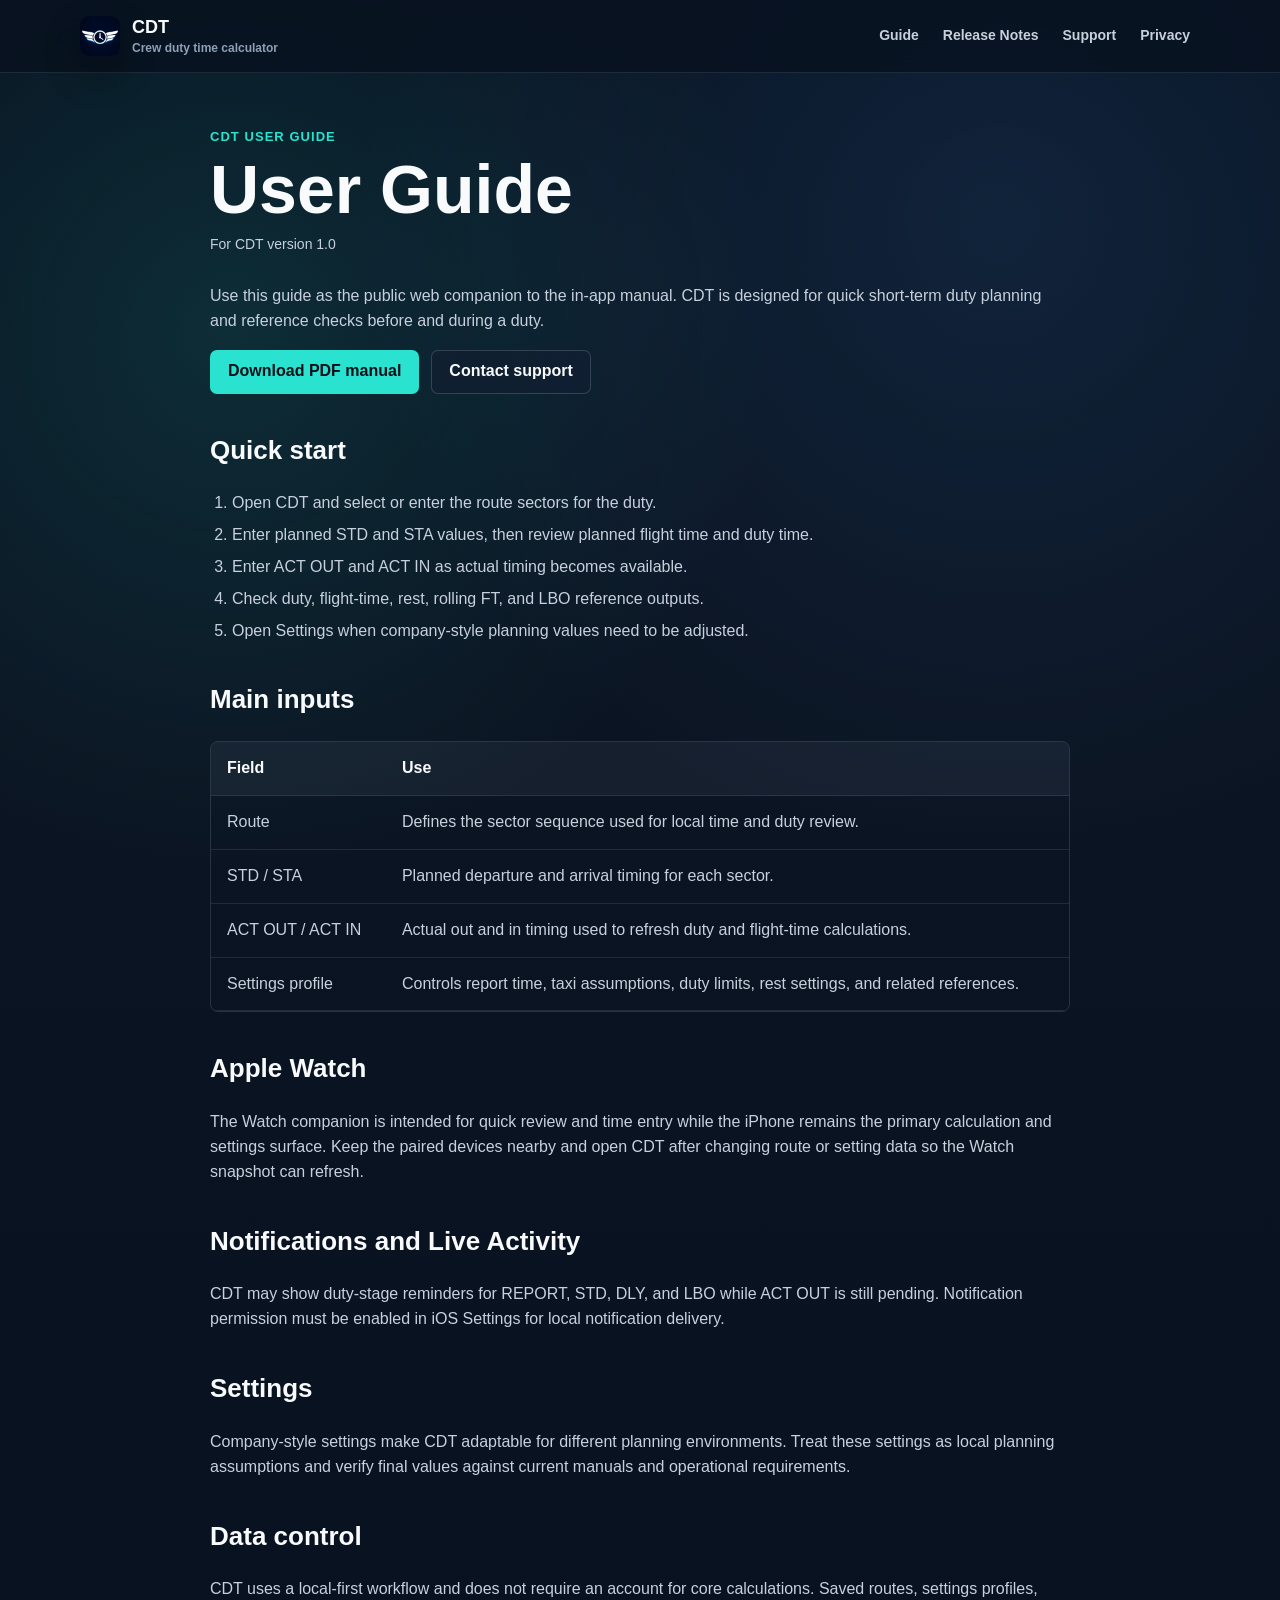
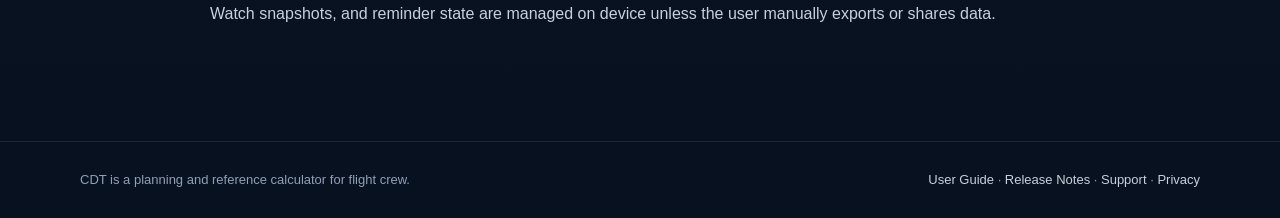
==== guide/index.html @ a71fe4e9 "Expand CDT product website" ====
<!doctype html>
<html lang="en">
<head>
  <meta charset="utf-8">
  <meta name="viewport" content="width=device-width, initial-scale=1">
  <meta name="theme-color" content="#08111f">
  <link rel="stylesheet" href="../assets/styles.css">
  <link rel="icon" href="../assets/cdt_icon_dark.png">
  <title>CDT User Guide</title>
  <meta name="description" content="User guide for CDT crew duty time calculator.">
</head>
<body>
<header class="site-header">
  <nav class="nav" aria-label="Main navigation">
    <a class="brand" href="../">
      <img src="../assets/cdt_icon_dark.png" alt="CDT app icon">
      <span><span class="brand-name">CDT</span><span class="brand-sub">Crew duty time calculator</span></span>
    </a>
    <div class="nav-links">
      <a href="../guide/">Guide</a>
      <a href="../releases/">Release Notes</a>
      <a href="../support/">Support</a>
      <a href="../privacy/">Privacy</a>
    </div>
  </nav>
</header>
<main class="doc">
  <div class="kicker">CDT User Guide</div>
  <h1>User Guide</h1>
  <p class="meta">For CDT version 1.0</p>
  <p>Use this guide as the public web companion to the in-app manual. CDT is designed for quick short-term duty planning and reference checks before and during a duty.</p>

  <div class="guide-actions">
    <a class="button primary" href="../assets/CDT_User_Manual_en_v1.0.pdf">Download PDF manual</a>
    <a class="button secondary" href="../support/">Contact support</a>
  </div>

  <h2>Quick start</h2>
  <ol>
    <li>Open CDT and select or enter the route sectors for the duty.</li>
    <li>Enter planned STD and STA values, then review planned flight time and duty time.</li>
    <li>Enter ACT OUT and ACT IN as actual timing becomes available.</li>
    <li>Check duty, flight-time, rest, rolling FT, and LBO reference outputs.</li>
    <li>Open Settings when company-style planning values need to be adjusted.</li>
  </ol>

  <h2>Main inputs</h2>
  <div class="table-wrap">
    <table>
      <thead><tr><th>Field</th><th>Use</th></tr></thead>
      <tbody>
        <tr><td>Route</td><td>Defines the sector sequence used for local time and duty review.</td></tr>
        <tr><td>STD / STA</td><td>Planned departure and arrival timing for each sector.</td></tr>
        <tr><td>ACT OUT / ACT IN</td><td>Actual out and in timing used to refresh duty and flight-time calculations.</td></tr>
        <tr><td>Settings profile</td><td>Controls report time, taxi assumptions, duty limits, rest settings, and related references.</td></tr>
      </tbody>
    </table>
  </div>

  <h2>Apple Watch</h2>
  <p>The Watch companion is intended for quick review and time entry while the iPhone remains the primary calculation and settings surface. Keep the paired devices nearby and open CDT after changing route or setting data so the Watch snapshot can refresh.</p>

  <h2>Notifications and Live Activity</h2>
  <p>CDT may show duty-stage reminders for REPORT, STD, DLY, and LBO while ACT OUT is still pending. Notification permission must be enabled in iOS Settings for local notification delivery.</p>

  <h2>Settings</h2>
  <p>Company-style settings make CDT adaptable for different planning environments. Treat these settings as local planning assumptions and verify final values against current manuals and operational requirements.</p>

  <h2>Data control</h2>
  <p>CDT uses a local-first workflow and does not require an account for core calculations. Saved routes, settings profiles, Watch snapshots, and reminder state are managed on device unless the user manually exports or shares data.</p>
</main>
<footer class="site-footer">
  <div class="footer-inner">
    <span>CDT is a planning and reference calculator for flight crew.</span>
    <span><a href="../guide/">User Guide</a> · <a href="../releases/">Release Notes</a> · <a href="../support/">Support</a> · <a href="../privacy/">Privacy</a></span>
  </div>
</footer>
</body>
</html>
---- assets/styles.css ----
:root {
  color-scheme: dark;
  --bg: #08111f;
  --ink: #f8fafc;
  --muted: #c7d0dc;
  --soft: #8ea0b8;
  --line: rgba(148, 163, 184, .22);
  --panel: rgba(13, 24, 39, .82);
  --panel-strong: rgba(18, 31, 49, .94);
  --teal: #29e3d0;
  --blue: #4aa3ff;
  --amber: #f5b942;
  --green: #66e08f;
  --red: #ff6b78;
  --max: 1120px;
}
* { box-sizing: border-box; }
html { min-height: 100%; background: var(--bg); }
body {
  margin: 0;
  min-height: 100%;
  color: var(--ink);
  background:
    radial-gradient(circle at 18% 18%, rgba(41, 227, 208, .13), transparent 30%),
    radial-gradient(circle at 78% 12%, rgba(74, 163, 255, .12), transparent 34%),
    linear-gradient(180deg, #08111f 0%, #0b1422 42%, #08111f 100%);
  font-family: -apple-system, BlinkMacSystemFont, "SF Pro Display", "SF Pro Text", "Segoe UI", sans-serif;
  line-height: 1.55;
}
a { color: inherit; }
.site-header {
  position: sticky;
  top: 0;
  z-index: 10;
  border-bottom: 1px solid rgba(148, 163, 184, .16);
  background: rgba(8, 17, 31, .78);
  backdrop-filter: blur(22px);
}
.nav {
  width: min(var(--max), calc(100% - 32px));
  margin: 0 auto;
  min-height: 72px;
  display: flex;
  align-items: center;
  justify-content: space-between;
  gap: 18px;
}
.brand { display: inline-flex; align-items: center; gap: 12px; text-decoration: none; min-width: 190px; }
.brand img { width: 40px; height: 40px; border-radius: 9px; box-shadow: 0 16px 36px rgba(0,0,0,.32); }
.brand-name { font-weight: 850; font-size: 18px; }
.brand-sub { display: block; color: var(--soft); font-size: 12px; font-weight: 650; margin-top: -3px; }
.nav-links { display: flex; align-items: center; gap: 4px; flex-wrap: wrap; justify-content: flex-end; }
.nav-links a {
  color: var(--muted);
  text-decoration: none;
  font-weight: 700;
  font-size: 14px;
  padding: 9px 10px;
  border-radius: 7px;
}
.nav-links a:hover { color: var(--ink); background: rgba(148, 163, 184, .12); }
main { width: min(var(--max), calc(100% - 32px)); margin: 0 auto; }
.hero {
  min-height: 650px;
  position: relative;
  display: grid;
  align-items: end;
  padding: 64px 0 34px;
}
.hero-media {
  position: absolute;
  inset: 28px 0 26px;
  border: 1px solid rgba(148, 163, 184, .18);
  border-radius: 8px;
  overflow: hidden;
  background:
    linear-gradient(90deg, rgba(8,17,31,.9), rgba(8,17,31,.36) 54%, rgba(8,17,31,.9)),
    linear-gradient(180deg, rgba(13,24,39,.65), rgba(3,7,13,.95));
  box-shadow: 0 34px 110px rgba(0,0,0,.42);
}
.flight-deck {
  position: absolute;
  inset: 0;
  background:
    linear-gradient(115deg, rgba(41,227,208,.11), transparent 32%),
    linear-gradient(245deg, rgba(245,185,66,.12), transparent 30%);
}
.radar-panel {
  position: absolute;
  left: 28px;
  top: 30px;
  width: 310px;
  height: 190px;
  display: grid;
  grid-template-columns: repeat(4, 1fr);
  gap: 10px;
  opacity: .62;
}
.radar-panel span {
  border: 1px solid rgba(148,163,184,.18);
  border-radius: 8px;
  background: linear-gradient(180deg, rgba(41,227,208,.14), rgba(74,163,255,.08));
}
.device-row {
  position: absolute;
  right: 70px;
  bottom: 38px;
  display: flex;
  align-items: flex-end;
  gap: 28px;
}
.phone-frame {
  width: 285px;
  height: 568px;
  border: 8px solid #111827;
  border-radius: 42px;
  background: #050911;
  box-shadow: 0 28px 70px rgba(0,0,0,.54);
  padding: 12px;
}
.device-screen {
  height: 100%;
  border-radius: 30px;
  padding: 18px;
  background: linear-gradient(180deg, #0d1827, #080d15);
  border: 1px solid rgba(255,255,255,.08);
}
.screen-bar { display: flex; justify-content: space-between; align-items: center; color: #fff; font-size: 13px; }
.screen-bar strong { font-size: 24px; }
.route-card {
  margin: 24px 0 18px;
  border: 1px solid var(--line);
  border-radius: 8px;
  min-height: 92px;
  display: grid;
  grid-template-columns: 1fr auto 1fr;
  gap: 10px;
  align-items: center;
  text-align: center;
  background: rgba(255,255,255,.035);
}
.route-card strong { font-size: 32px; }
.route-card span { color: var(--soft); font-size: 11px; font-weight: 800; }
.status-pair { display: grid; grid-template-columns: 1fr 1fr; gap: 10px; }
.status-pair div {
  min-height: 76px;
  border: 1px solid var(--line);
  border-radius: 8px;
  padding: 12px;
  background: rgba(255,255,255,.035);
}
.status-pair span { display: block; color: var(--soft); font-size: 11px; font-weight: 850; }
.status-pair strong { display: block; margin-top: 7px; font-size: 20px; }
.ok { color: var(--green); }
.warn { color: var(--amber); }
.info { color: var(--blue); }
.timeline {
  height: 92px;
  margin-top: 24px;
  border: 1px solid var(--line);
  border-radius: 8px;
  padding: 38px 18px;
}
.timeline span { display: block; height: 7px; border-radius: 999px; background: linear-gradient(90deg, var(--teal), var(--amber) 64%, rgba(148,163,184,.32) 64%); }
.watch-frame {
  width: 150px;
  height: 190px;
  border: 7px solid #111827;
  border-radius: 34px;
  background: #050911;
  box-shadow: 0 22px 54px rgba(0,0,0,.48);
  padding: 10px;
}
.watch-screen {
  height: 100%;
  border-radius: 24px;
  padding: 14px;
  display: grid;
  gap: 8px;
  background: linear-gradient(180deg, #0d1827, #070b12);
}
.watch-screen strong { font-size: 17px; }
.watch-screen span {
  border: 1px solid rgba(148,163,184,.16);
  border-radius: 7px;
  padding: 6px 8px;
  color: var(--teal);
  font-size: 12px;
  font-weight: 800;
}
.hero-copy {
  position: relative;
  z-index: 1;
  max-width: 610px;
  padding: 0 0 44px 42px;
}
.kicker { color: var(--teal); font-weight: 850; font-size: 13px; text-transform: uppercase; letter-spacing: .08em; }
h1 { font-size: clamp(58px, 10vw, 118px); line-height: .9; margin: 12px 0 18px; letter-spacing: 0; }
.lede { color: var(--muted); font-size: 21px; max-width: 640px; margin: 0 0 26px; }
.actions, .guide-actions { display: flex; gap: 12px; flex-wrap: wrap; }
.button {
  display: inline-flex;
  align-items: center;
  justify-content: center;
  min-height: 44px;
  padding: 0 17px;
  border-radius: 7px;
  font-weight: 800;
  text-decoration: none;
  border: 1px solid transparent;
}
.button.primary { background: var(--teal); color: #061018; }
.button.secondary { color: var(--ink); border-color: rgba(148, 163, 184, .28); background: rgba(18,31,49,.76); }
.section { padding: 52px 0; border-top: 1px solid rgba(148, 163, 184, .14); }
.section h2 { font-size: clamp(30px, 4vw, 48px); line-height: 1.04; margin: 8px 0 14px; letter-spacing: 0; }
.section p { color: var(--muted); margin: 0; }
.intro-band {
  display: grid;
  grid-template-columns: minmax(0, .9fr) minmax(360px, 1.1fr);
  gap: 30px;
  align-items: center;
}
.metric-strip {
  display: grid;
  grid-template-columns: repeat(3, 1fr);
  gap: 10px;
}
.metric-strip div, .feature, .release-card {
  border: 1px solid var(--line);
  border-radius: 8px;
  background: var(--panel);
  box-shadow: 0 18px 42px rgba(0,0,0,.22);
}
.metric-strip div { padding: 18px; min-height: 96px; }
.metric-strip span, .version { color: var(--soft); font-size: 12px; text-transform: uppercase; font-weight: 850; letter-spacing: .08em; }
.metric-strip strong { display: block; margin-top: 9px; font-size: 18px; }
.section-head { max-width: 720px; margin-bottom: 24px; }
.feature-grid { display: grid; grid-template-columns: repeat(4, minmax(0, 1fr)); gap: 14px; }
.feature { padding: 20px; min-height: 250px; }
.feature-icon { display: inline-flex; width: 38px; height: 32px; align-items: center; justify-content: center; border: 1px solid rgba(41,227,208,.42); border-radius: 7px; color: var(--teal); font-weight: 850; font-size: 12px; }
.feature h3 { margin: 18px 0 8px; font-size: 19px; line-height: 1.16; }
.feature p { font-size: 15px; }
.split { display: grid; grid-template-columns: .9fr 1.1fr; gap: 34px; align-items: start; }
.doc { max-width: 860px; padding: 54px 0 76px; }
.doc h1 { font-size: clamp(40px, 6vw, 68px); margin-bottom: 14px; }
.doc h2 { margin-top: 36px; font-size: 26px; letter-spacing: 0; }
.doc p, .doc li { color: var(--muted); }
.doc li { margin: 7px 0; }
.meta { color: var(--soft); font-size: 14px; margin-bottom: 28px; }
ul, ol { margin: 12px 0 0; padding-left: 22px; color: var(--muted); }
.notice { border-left: 3px solid var(--amber); padding: 13px 15px; background: rgba(245,185,66,.09); color: var(--muted); border-radius: 0 7px 7px 0; }
.link-list { display: grid; grid-template-columns: repeat(3, minmax(0, 1fr)); gap: 12px; margin-top: 16px; }
.link-list a { border: 1px solid var(--line); border-radius: 8px; padding: 14px 16px; background: rgba(18,31,49,.72); text-decoration: none; font-weight: 800; }
.table-wrap { overflow-x: auto; border: 1px solid var(--line); border-radius: 8px; margin-top: 16px; }
table { width: 100%; border-collapse: collapse; min-width: 620px; }
th, td { padding: 14px 16px; text-align: left; border-bottom: 1px solid rgba(148,163,184,.16); }
th { color: var(--ink); background: rgba(148,163,184,.08); }
td { color: var(--muted); }
.release-card { padding: 22px; margin-top: 22px; }
.release-head { display: flex; justify-content: space-between; gap: 20px; align-items: start; }
.release-head h2 { margin-top: 4px; }
.date { color: var(--soft); font-weight: 800; }
.muted-card { background: rgba(18,31,49,.55); }
.site-footer { border-top: 1px solid rgba(148,163,184,.14); margin-top: 22px; }
.footer-inner {
  width: min(var(--max), calc(100% - 32px));
  margin: 0 auto;
  padding: 28px 0;
  display: flex;
  justify-content: space-between;
  gap: 16px;
  color: var(--soft);
  font-size: 13px;
}
.footer-inner a { color: var(--muted); text-decoration: none; }
@media (max-width: 980px) {
  .hero { min-height: 780px; align-items: start; padding-top: 34px; }
  .hero-media { inset: 260px 0 26px; }
  .hero-copy { padding: 0 12px; }
  .device-row { right: 28px; bottom: 28px; transform: scale(.82); transform-origin: bottom right; }
  .intro-band, .split { grid-template-columns: 1fr; }
  .feature-grid { grid-template-columns: repeat(2, minmax(0, 1fr)); }
}
@media (max-width: 680px) {
  .nav { min-height: 64px; align-items: flex-start; flex-direction: column; justify-content: center; padding: 12px 0; }
  .brand-sub { display: none; }
  .nav-links { justify-content: flex-start; }
  .nav-links a { padding: 7px 8px; font-size: 13px; }
  .hero { min-height: 700px; }
  .hero-media { inset: 300px 0 24px; }
  .hero-copy { padding-top: 14px; }
  .lede { font-size: 18px; }
  .device-row { right: -8px; bottom: 12px; transform: scale(.58); }
  .radar-panel { display: none; }
  .metric-strip, .feature-grid, .link-list { grid-template-columns: 1fr; }
  .footer-inner { flex-direction: column; }
}
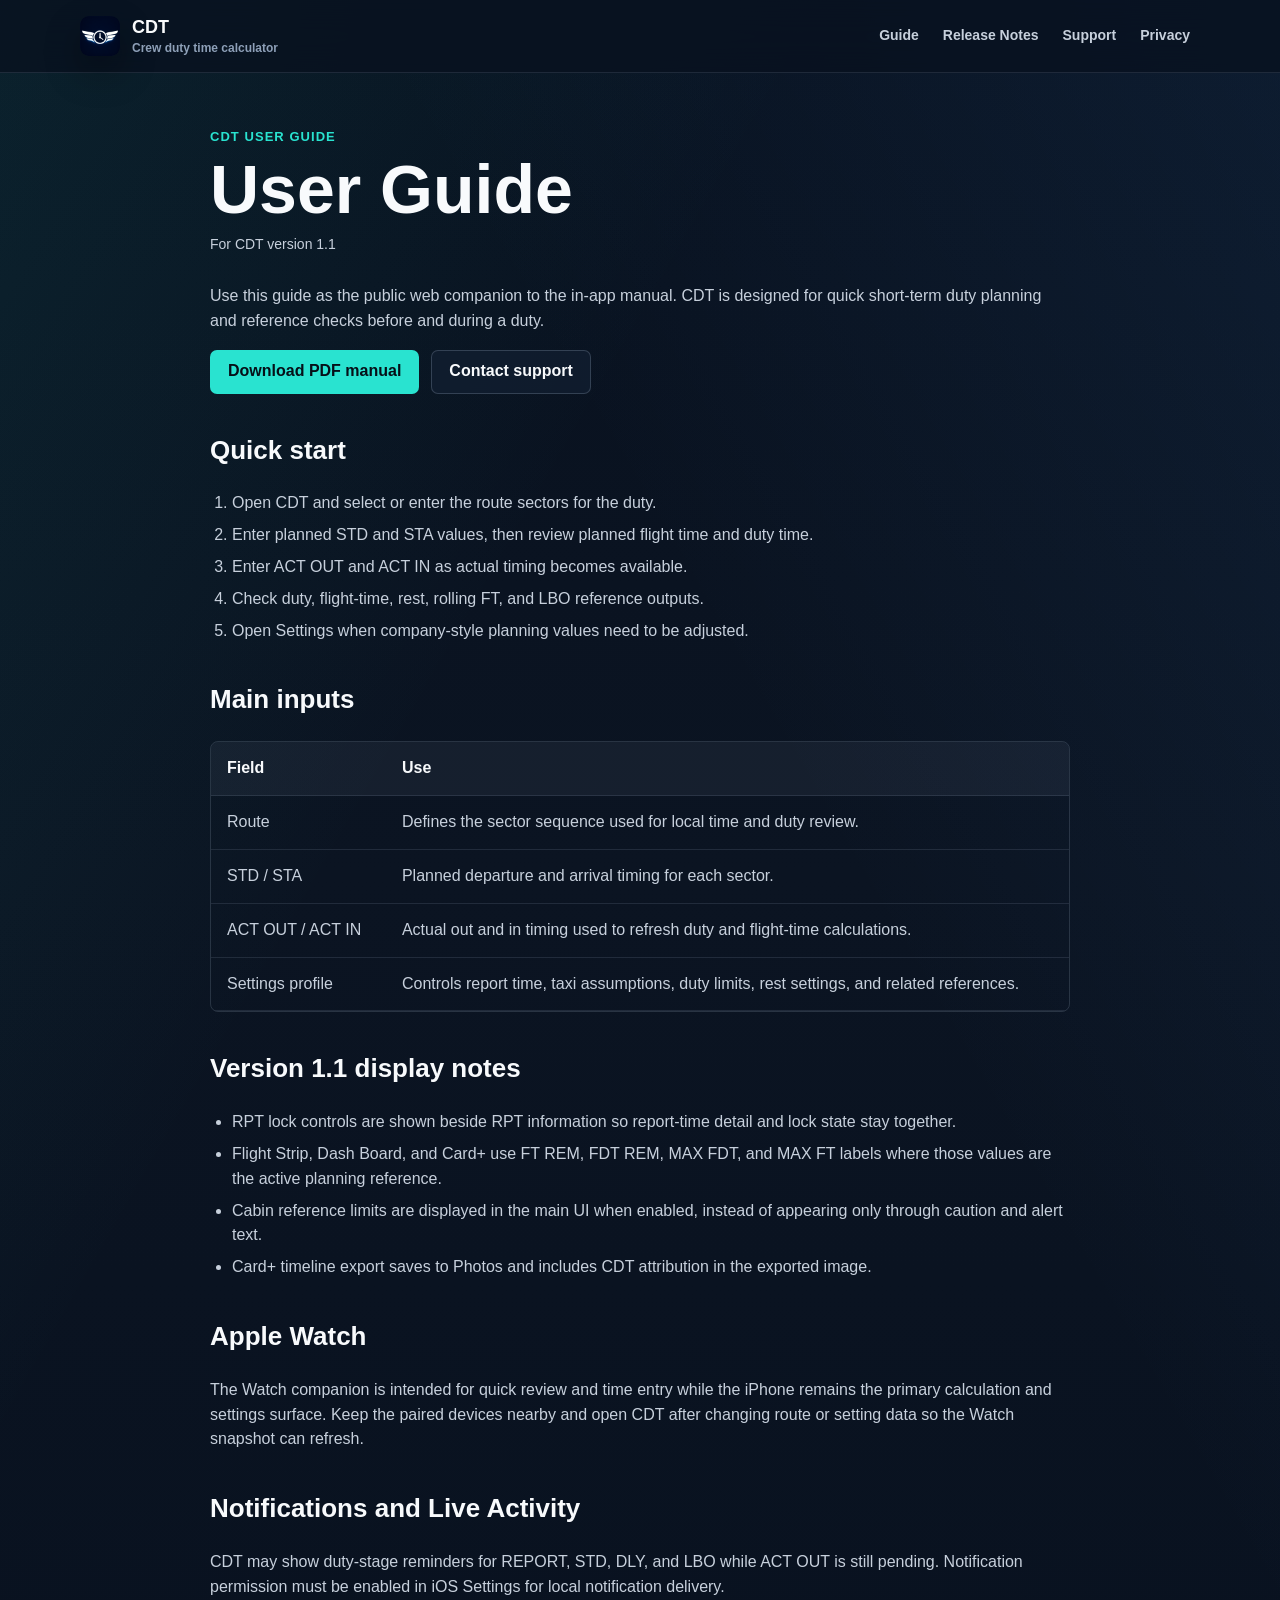
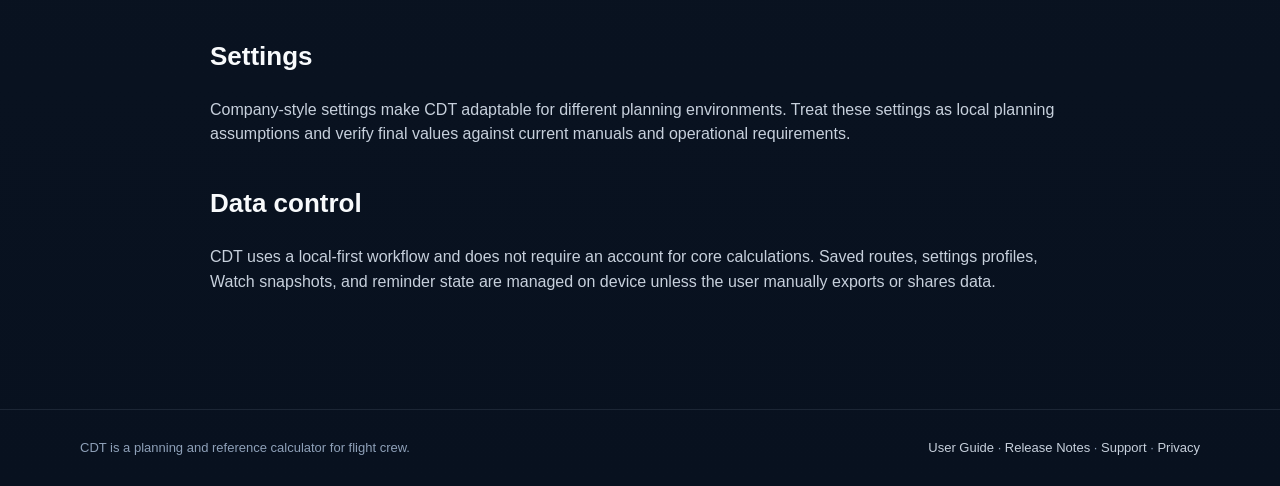
==== commit 40cd1f3f: "Update support site for CDT 1.1" ====
--- a/guide/index.html
+++ b/guide/index.html
@@ -7,7 +7,7 @@
   <link rel="stylesheet" href="../assets/styles.css">
   <link rel="icon" href="../assets/cdt_icon_dark.png">
   <title>CDT User Guide</title>
-  <meta name="description" content="User guide for CDT crew duty time calculator.">
+  <meta name="description" content="User guide for CDT 1.1 crew duty time calculator.">
 </head>
 <body>
 <header class="site-header">
@@ -27,11 +27,11 @@
 <main class="doc">
   <div class="kicker">CDT User Guide</div>
   <h1>User Guide</h1>
-  <p class="meta">For CDT version 1.0</p>
+  <p class="meta">For CDT version 1.1</p>
   <p>Use this guide as the public web companion to the in-app manual. CDT is designed for quick short-term duty planning and reference checks before and during a duty.</p>
 
   <div class="guide-actions">
-    <a class="button primary" href="../assets/CDT_User_Manual_en_v1.0.pdf">Download PDF manual</a>
+    <a class="button primary" href="../assets/CDT_User_Manual_en_v1.1.pdf">Download PDF manual</a>
     <a class="button secondary" href="../support/">Contact support</a>
   </div>
 
@@ -57,6 +57,14 @@
     </table>
   </div>
 
+  <h2>Version 1.1 display notes</h2>
+  <ul>
+    <li>RPT lock controls are shown beside RPT information so report-time detail and lock state stay together.</li>
+    <li>Flight Strip, Dash Board, and Card+ use FT REM, FDT REM, MAX FDT, and MAX FT labels where those values are the active planning reference.</li>
+    <li>Cabin reference limits are displayed in the main UI when enabled, instead of appearing only through caution and alert text.</li>
+    <li>Card+ timeline export saves to Photos and includes CDT attribution in the exported image.</li>
+  </ul>
+
   <h2>Apple Watch</h2>
   <p>The Watch companion is intended for quick review and time entry while the iPhone remains the primary calculation and settings surface. Keep the paired devices nearby and open CDT after changing route or setting data so the Watch snapshot can refresh.</p>
 
--- a/assets/styles.css
+++ b/assets/styles.css
@@ -15,17 +15,18 @@
   --max: 1120px;
 }
 * { box-sizing: border-box; }
-html { min-height: 100%; background: var(--bg); }
+html { min-height: 100%; background: var(--bg); overflow-x: hidden; }
 body {
   margin: 0;
   min-height: 100%;
   color: var(--ink);
   background:
-    radial-gradient(circle at 18% 18%, rgba(41, 227, 208, .13), transparent 30%),
-    radial-gradient(circle at 78% 12%, rgba(74, 163, 255, .12), transparent 34%),
+    linear-gradient(120deg, rgba(41, 227, 208, .08), transparent 34%),
+    linear-gradient(240deg, rgba(74, 163, 255, .08), transparent 38%),
     linear-gradient(180deg, #08111f 0%, #0b1422 42%, #08111f 100%);
   font-family: -apple-system, BlinkMacSystemFont, "SF Pro Display", "SF Pro Text", "Segoe UI", sans-serif;
   line-height: 1.55;
+  overflow-x: hidden;
 }
 a { color: inherit; }
 .site-header {
@@ -37,7 +38,7 @@
   backdrop-filter: blur(22px);
 }
 .nav {
-  width: min(var(--max), calc(100% - 32px));
+  width: min(var(--max), calc(100vw - 32px));
   margin: 0 auto;
   min-height: 72px;
   display: flex;
@@ -59,7 +60,7 @@
   border-radius: 7px;
 }
 .nav-links a:hover { color: var(--ink); background: rgba(148, 163, 184, .12); }
-main { width: min(var(--max), calc(100% - 32px)); margin: 0 auto; }
+main { width: min(var(--max), calc(100vw - 32px)); margin: 0 auto; }
 .hero {
   min-height: 650px;
   position: relative;
@@ -194,8 +195,86 @@
   max-width: 610px;
   padding: 0 0 44px 42px;
 }
+.product-hero { min-height: 720px; align-items: center; }
+.product-hero .hero-copy { max-width: 410px; }
+.product-hero .lede { max-width: 390px; }
+.actual-media {
+  inset: 36px 0 36px;
+  display: block;
+  background:
+    linear-gradient(90deg, rgba(8,17,31,.96), rgba(8,17,31,.55) 48%, rgba(8,17,31,.92)),
+    linear-gradient(180deg, rgba(13,24,39,.8), rgba(3,7,13,.98));
+}
+.showcase-media {
+  display: flex;
+  align-items: center;
+  justify-content: center;
+  padding: 18px;
+}
+.showcase-media img {
+  width: 100%;
+  height: 100%;
+  object-fit: cover;
+  object-position: center;
+  border-radius: 8px;
+}
+.hero-screenshot {
+  position: absolute;
+  margin: 0;
+  overflow: hidden;
+  border: 1px solid rgba(226,232,240,.16);
+  background: #0b1220;
+  box-shadow: 0 30px 90px rgba(0,0,0,.45);
+}
+.hero-screenshot img {
+  display: block;
+  width: 100%;
+  height: 100%;
+  object-fit: cover;
+}
+.hero-ipad {
+  right: 34px;
+  bottom: 34px;
+  width: min(55vw, 650px);
+  aspect-ratio: 4 / 3;
+  border-radius: 8px;
+}
+.hero-ipad img { object-position: top center; }
+.hero-watch {
+  right: 70px;
+  bottom: 70px;
+  width: 168px;
+  height: 204px;
+  border-radius: 34px;
+  padding: 0;
+  background: #000;
+}
+.hero-watch img { object-fit: contain; background: #000; }
+.trust-row {
+  display: flex;
+  gap: 10px;
+  flex-wrap: wrap;
+  margin-top: 18px;
+}
+.trust-row span {
+  display: inline-flex;
+  align-items: center;
+  min-height: 34px;
+  padding: 0 12px;
+  border: 1px solid rgba(148,163,184,.22);
+  border-radius: 7px;
+  background: rgba(18,31,49,.72);
+  color: var(--muted);
+  font-size: 13px;
+  font-weight: 800;
+}
 .kicker { color: var(--teal); font-weight: 850; font-size: 13px; text-transform: uppercase; letter-spacing: .08em; }
 h1 { font-size: clamp(58px, 10vw, 118px); line-height: .9; margin: 12px 0 18px; letter-spacing: 0; }
+.product-hero h1 {
+  max-width: 390px;
+  font-size: clamp(48px, 5.8vw, 76px);
+  line-height: .95;
+}
 .lede { color: var(--muted); font-size: 21px; max-width: 640px; margin: 0 0 26px; }
 .actions, .guide-actions { display: flex; gap: 12px; flex-wrap: wrap; }
 .button {
@@ -208,12 +287,41 @@
   font-weight: 800;
   text-decoration: none;
   border: 1px solid transparent;
+  white-space: normal;
 }
 .button.primary { background: var(--teal); color: #061018; }
 .button.secondary { color: var(--ink); border-color: rgba(148, 163, 184, .28); background: rgba(18,31,49,.76); }
+.button.disabled {
+  cursor: default;
+  opacity: .72;
+  pointer-events: none;
+}
 .section { padding: 52px 0; border-top: 1px solid rgba(148, 163, 184, .14); }
 .section h2 { font-size: clamp(30px, 4vw, 48px); line-height: 1.04; margin: 8px 0 14px; letter-spacing: 0; }
+.section h2 { max-width: 100%; }
 .section p { color: var(--muted); margin: 0; }
+.download-band {
+  display: grid;
+  grid-template-columns: minmax(0, 1fr) minmax(360px, 430px);
+  gap: 30px;
+  align-items: center;
+}
+.download-band > * { min-width: 0; }
+.download-panel {
+  display: grid;
+  grid-template-columns: 64px minmax(0, 1fr);
+  gap: 14px;
+  align-items: center;
+  border: 1px solid var(--line);
+  border-radius: 8px;
+  background: var(--panel-strong);
+  padding: 20px;
+  box-shadow: 0 18px 42px rgba(0,0,0,.22);
+}
+.download-panel img { width: 64px; height: 64px; border-radius: 14px; }
+.download-panel strong { display: block; font-size: 20px; }
+.download-panel span { display: block; color: var(--muted); font-size: 14px; margin-top: 3px; }
+.download-panel .button { grid-column: 1 / -1; width: 100%; }
 .intro-band {
   display: grid;
   grid-template-columns: minmax(0, .9fr) minmax(360px, 1.1fr);
@@ -240,7 +348,68 @@
 .feature-icon { display: inline-flex; width: 38px; height: 32px; align-items: center; justify-content: center; border: 1px solid rgba(41,227,208,.42); border-radius: 7px; color: var(--teal); font-weight: 850; font-size: 12px; }
 .feature h3 { margin: 18px 0 8px; font-size: 19px; line-height: 1.16; }
 .feature p { font-size: 15px; }
+.rich-features { grid-template-columns: repeat(4, minmax(0, 1fr)); }
+.screenshot-story .section-head { max-width: 790px; }
+.showcase-card {
+  margin: 0;
+  overflow: hidden;
+  border: 1px solid var(--line);
+  border-radius: 8px;
+  background: var(--panel);
+  box-shadow: 0 18px 42px rgba(0,0,0,.22);
+}
+.showcase-card img {
+  display: block;
+  width: 100%;
+  height: auto;
+}
+.showcase-card figcaption {
+  padding: 15px 18px 17px;
+  color: var(--muted);
+  font-size: 15px;
+  font-weight: 650;
+  border-top: 1px solid rgba(148,163,184,.14);
+}
+.screenshot-grid {
+  display: grid;
+  grid-template-columns: minmax(0, 1.25fr) minmax(0, .75fr);
+  gap: 16px;
+  align-items: stretch;
+}
+.screenshot-grid figure {
+  margin: 0;
+  border: 1px solid var(--line);
+  border-radius: 8px;
+  overflow: hidden;
+  background: var(--panel);
+  box-shadow: 0 18px 42px rgba(0,0,0,.22);
+}
+.screenshot-grid figure:nth-child(2),
+.screenshot-grid figure:nth-child(3) { min-height: 240px; }
+.screenshot-grid .screen-large { grid-row: span 2; }
+.screenshot-grid img {
+  display: block;
+  width: 100%;
+  height: auto;
+  max-height: 600px;
+  object-fit: cover;
+  object-position: top center;
+}
+.screenshot-grid figure:nth-child(3) img {
+  object-fit: contain;
+  background: #000;
+  padding: 18px;
+}
+.screenshot-grid figcaption {
+  padding: 13px 15px 15px;
+  color: var(--muted);
+  font-size: 14px;
+  font-weight: 650;
+  border-top: 1px solid rgba(148,163,184,.14);
+}
 .split { display: grid; grid-template-columns: .9fr 1.1fr; gap: 34px; align-items: start; }
+.text-stack { display: grid; gap: 18px; }
+.boundary-band { background: rgba(13,24,39,.35); padding-left: 20px; padding-right: 20px; border-radius: 8px; }
 .doc { max-width: 860px; padding: 54px 0 76px; }
 .doc h1 { font-size: clamp(40px, 6vw, 68px); margin-bottom: 14px; }
 .doc h2 { margin-top: 36px; font-size: 26px; letter-spacing: 0; }
@@ -278,20 +447,37 @@
   .hero-media { inset: 260px 0 26px; }
   .hero-copy { padding: 0 12px; }
   .device-row { right: 28px; bottom: 28px; transform: scale(.82); transform-origin: bottom right; }
-  .intro-band, .split { grid-template-columns: 1fr; }
+  .product-hero { min-height: 820px; }
+  .actual-media { inset: 300px 0 26px; }
+  .showcase-media { padding: 10px; }
+  .hero-ipad { width: calc(100% - 34px); right: 17px; bottom: 24px; }
+  .hero-watch { right: 34px; bottom: 34px; width: 140px; height: 170px; }
+  .intro-band, .split, .download-band { grid-template-columns: 1fr; }
   .feature-grid { grid-template-columns: repeat(2, minmax(0, 1fr)); }
+  .screenshot-grid { grid-template-columns: 1fr; }
+  .screenshot-grid .screen-large { grid-row: auto; }
 }
 @media (max-width: 680px) {
   .nav { min-height: 64px; align-items: flex-start; flex-direction: column; justify-content: center; padding: 12px 0; }
   .brand-sub { display: none; }
-  .nav-links { justify-content: flex-start; }
-  .nav-links a { padding: 7px 8px; font-size: 13px; }
+  .nav-links { justify-content: flex-start; width: 100%; gap: 1px; }
+  .nav-links a { padding: 6px 5px; font-size: 12px; }
   .hero { min-height: 700px; }
   .hero-media { inset: 300px 0 24px; }
   .hero-copy { padding-top: 14px; }
   .lede { font-size: 18px; }
   .device-row { right: -8px; bottom: 12px; transform: scale(.58); }
+  .product-hero { min-height: 790px; }
+  .actual-media { inset: 390px 0 24px; }
+  .showcase-media img { object-position: 42% center; }
+  .hero-ipad { width: 125%; right: -44%; bottom: 18px; }
+  .hero-watch { left: 18px; right: auto; bottom: 34px; width: 116px; height: 142px; border-radius: 26px; }
   .radar-panel { display: none; }
   .metric-strip, .feature-grid, .link-list { grid-template-columns: 1fr; }
+  .download-panel { grid-template-columns: 54px minmax(0, 1fr); padding: 16px; }
+  .download-panel img { width: 54px; height: 54px; border-radius: 12px; }
+  .screenshot-grid img { max-height: 520px; }
+  .section h2 { font-size: 24px; line-height: 1.12; overflow-wrap: anywhere; max-width: 330px; }
+  .section p { max-width: 330px; }
   .footer-inner { flex-direction: column; }
 }
